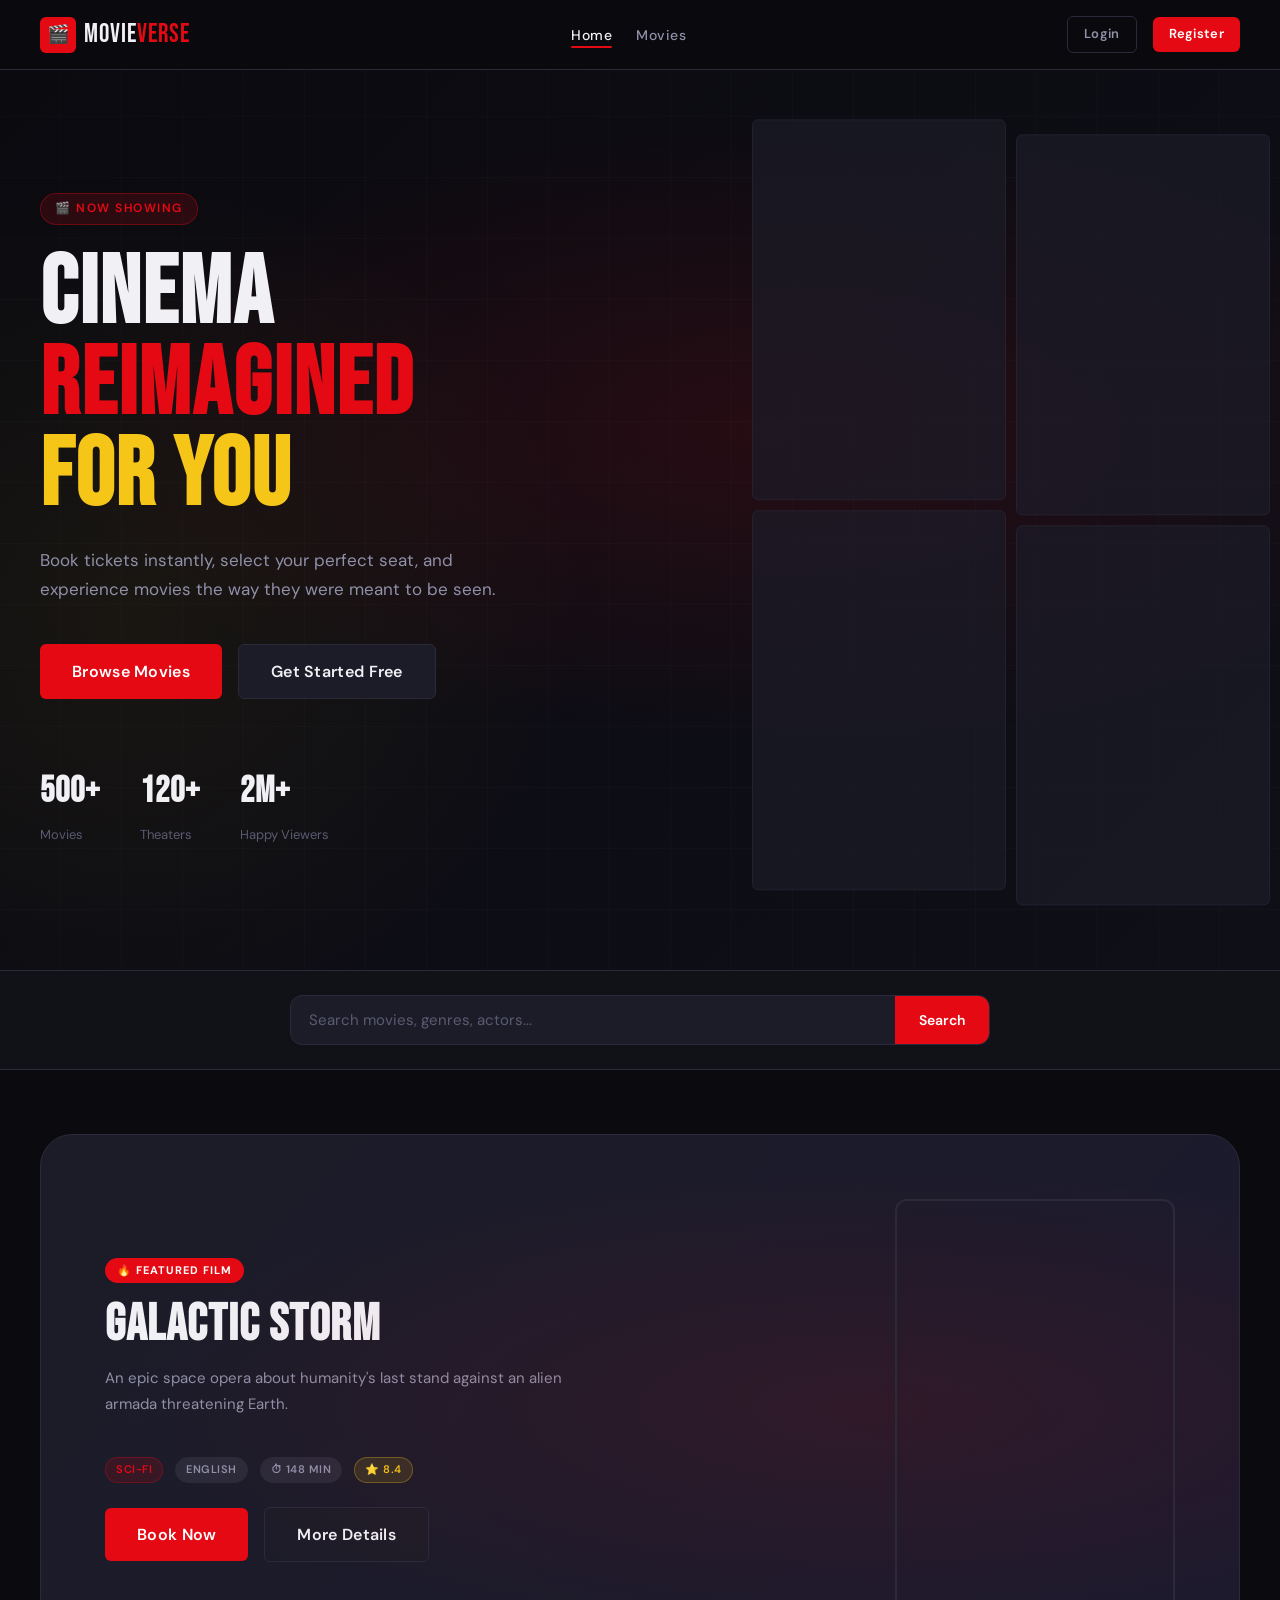
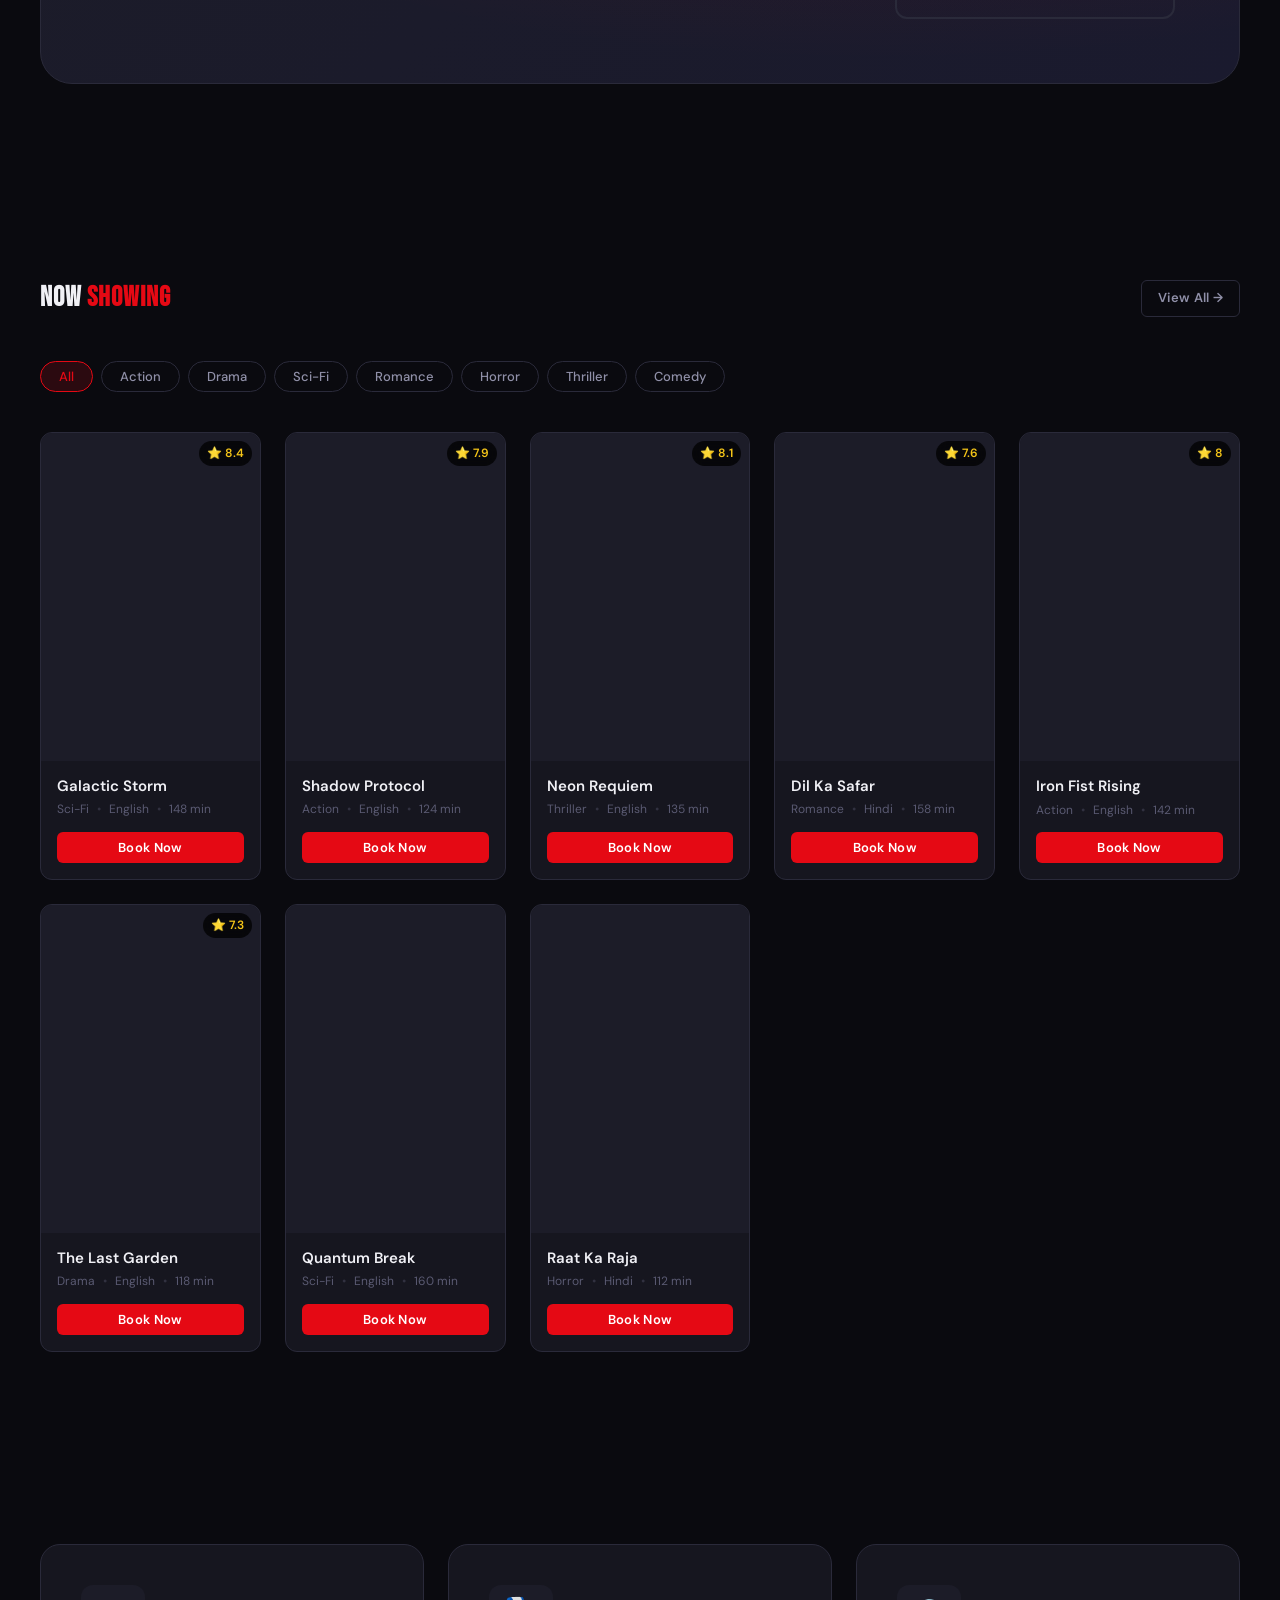
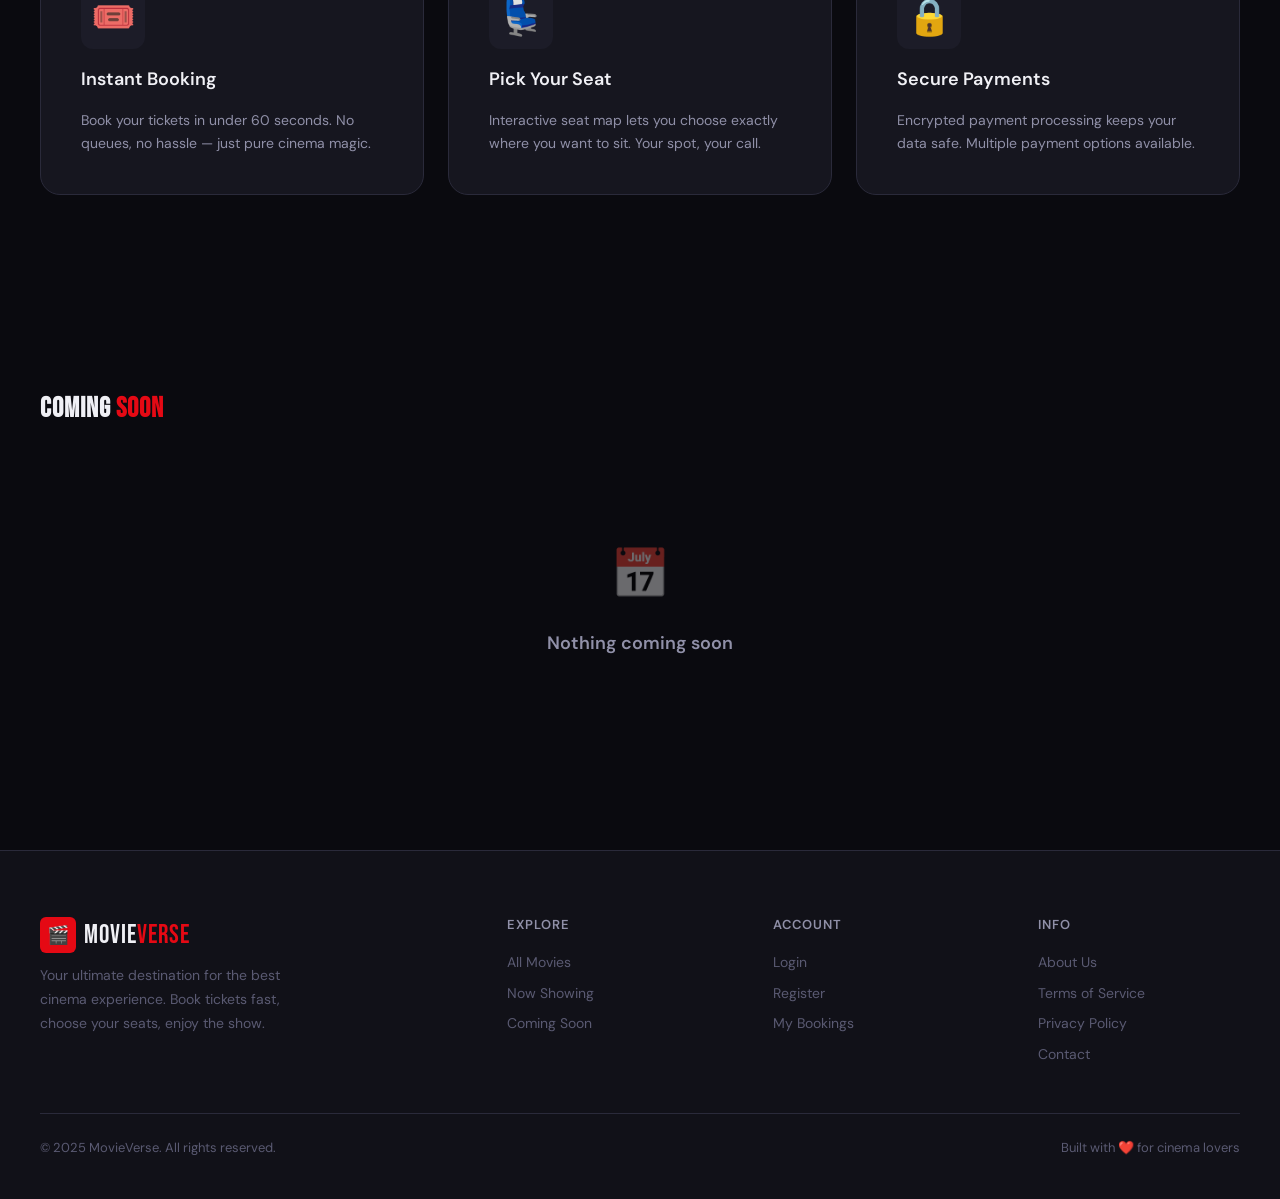
==== frontend/movieversefrontend/index.html @ 45ef7131 "Add MovieVerse frontend source code" ====
<!DOCTYPE html>
<html lang="en">
<head>
  <meta charset="UTF-8" />
  <meta name="viewport" content="width=device-width, initial-scale=1.0"/>
  <title>MovieVerse — Book Your Cinema Experience</title>
  <link rel="stylesheet" href="css/global.css"/>
  <style>
    /* ---- HERO ---- */
    .hero {
      position: relative;
      height: 100vh;
      min-height: 600px;
      display: flex;
      align-items: center;
      overflow: hidden;
    }
    .hero-bg {
      position: absolute;
      inset: 0;
      background:
        radial-gradient(ellipse 80% 50% at 60% 40%, rgba(229,9,20,0.12) 0%, transparent 70%),
        radial-gradient(ellipse 60% 80% at 10% 60%, rgba(245,197,24,0.06) 0%, transparent 60%),
        linear-gradient(135deg, #0a0a0f 0%, #0f0f18 100%);
    }
    .hero-bg-pattern {
      position: absolute;
      inset: 0;
      background-image:
        repeating-linear-gradient(0deg, transparent, transparent 60px, rgba(255,255,255,0.015) 60px, rgba(255,255,255,0.015) 61px),
        repeating-linear-gradient(90deg, transparent, transparent 60px, rgba(255,255,255,0.015) 60px, rgba(255,255,255,0.015) 61px);
    }
    .hero-content {
      position: relative;
      z-index: 2;
      max-width: 680px;
      padding: 0 var(--space-xl);
      margin-left: calc((100vw - 1280px) / 2);
    }
    .hero-eyebrow {
      display: inline-flex;
      align-items: center;
      gap: var(--space-sm);
      background: var(--accent-dim);
      border: 1px solid rgba(229,9,20,0.35);
      border-radius: 20px;
      padding: 5px 14px;
      font-size: 12px;
      font-weight: 600;
      color: var(--accent);
      letter-spacing: 1.5px;
      text-transform: uppercase;
      margin-bottom: var(--space-lg);
      animation: fadeInDown 0.6s ease;
    }
    .hero-title {
      font-family: var(--font-display);
      font-size: clamp(52px, 8vw, 96px);
      line-height: 0.95;
      letter-spacing: 2px;
      color: var(--text-primary);
      animation: fadeInDown 0.7s ease 0.1s both;
    }
    .hero-title .line-accent { color: var(--accent); display: block; }
    .hero-title .line-gold { color: var(--gold); display: block; }
    .hero-subtitle {
      font-size: 17px;
      color: var(--text-secondary);
      margin-top: var(--space-lg);
      line-height: 1.7;
      max-width: 500px;
      animation: fadeInDown 0.7s ease 0.2s both;
    }
    .hero-actions {
      display: flex;
      gap: var(--space-md);
      margin-top: var(--space-xl);
      animation: fadeInDown 0.7s ease 0.3s both;
    }
    .hero-stats {
      display: flex;
      gap: var(--space-xl);
      margin-top: var(--space-2xl);
      animation: fadeInDown 0.7s ease 0.4s both;
    }
    .hero-stat strong {
      display: block;
      font-family: var(--font-display);
      font-size: 36px;
      color: var(--text-primary);
      letter-spacing: 1px;
    }
    .hero-stat span {
      font-size: 13px;
      color: var(--text-muted);
    }
    .hero-film-strip {
      position: absolute;
      right: 0; top: 50%;
      transform: translateY(-50%);
      width: 42%;
      display: grid;
      grid-template-columns: 1fr 1fr;
      gap: 10px;
      padding: 10px;
      opacity: 0.7;
    }
    .film-card {
      aspect-ratio: 2/3;
      border-radius: var(--radius-sm);
      overflow: hidden;
      background: var(--bg-elevated);
      border: 1px solid var(--border);
      position: relative;
    }
    .film-card:nth-child(odd) { transform: translateY(-15px); }
    .film-card img { width: 100%; height: 100%; object-fit: cover; opacity: 0.6; }

    @keyframes fadeInDown {
      from { opacity: 0; transform: translateY(-20px); }
      to { opacity: 1; transform: translateY(0); }
    }

    /* ---- SEARCH BAR ---- */
    .search-section {
      background: var(--bg-secondary);
      border-top: 1px solid var(--border);
      border-bottom: 1px solid var(--border);
      padding: var(--space-lg) 0;
    }
    .search-bar {
      max-width: 700px;
      margin: 0 auto;
      display: flex;
      gap: 0;
      background: var(--bg-elevated);
      border: 1.5px solid var(--border);
      border-radius: var(--radius-md);
      overflow: hidden;
      transition: var(--transition);
    }
    .search-bar:focus-within {
      border-color: var(--accent);
      box-shadow: 0 0 0 3px var(--accent-dim);
    }
    .search-bar input {
      flex: 1;
      background: transparent;
      border: none;
      outline: none;
      padding: 14px 18px;
      color: var(--text-primary);
      font-family: var(--font-body);
      font-size: 15px;
    }
    .search-bar input::placeholder { color: var(--text-muted); }
    .search-bar button {
      padding: 0 24px;
      background: var(--accent);
      border: none;
      color: white;
      font-family: var(--font-body);
      font-size: 14px;
      font-weight: 600;
      cursor: pointer;
      transition: var(--transition);
    }
    .search-bar button:hover { background: var(--accent-hover); }

    /* ---- MOVIE CARDS ---- */
    .movie-grid {
      display: grid;
      grid-template-columns: repeat(auto-fill, minmax(200px, 1fr));
      gap: var(--space-lg);
    }
    .movie-card {
      background: var(--bg-card);
      border: 1px solid var(--border);
      border-radius: var(--radius-md);
      overflow: hidden;
      cursor: pointer;
      transition: var(--transition);
      display: flex;
      flex-direction: column;
    }
    .movie-card:hover {
      border-color: var(--accent);
      transform: translateY(-5px);
      box-shadow: 0 15px 40px rgba(0,0,0,0.5), 0 0 0 1px rgba(229,9,20,0.2);
    }
    .movie-poster {
      position: relative;
      aspect-ratio: 2/3;
      overflow: hidden;
      background: var(--bg-elevated);
    }
    .movie-poster img {
      width: 100%; height: 100%;
      object-fit: cover;
      transition: var(--transition-slow);
    }
    .movie-card:hover .movie-poster img { transform: scale(1.06); }
    .movie-poster-overlay {
      position: absolute;
      inset: 0;
      background: linear-gradient(to top, rgba(0,0,0,0.9) 0%, transparent 60%);
      opacity: 0;
      transition: var(--transition);
      display: flex;
      align-items: flex-end;
      justify-content: center;
      padding: var(--space-md);
    }
    .movie-card:hover .movie-poster-overlay { opacity: 1; }
    .movie-play-btn {
      background: var(--accent);
      border: none;
      color: white;
      width: 48px; height: 48px;
      border-radius: 50%;
      font-size: 18px;
      cursor: pointer;
      transition: var(--transition);
      display: flex; align-items: center; justify-content: center;
    }
    .movie-rating-chip {
      position: absolute;
      top: var(--space-sm);
      right: var(--space-sm);
      background: rgba(0,0,0,0.75);
      backdrop-filter: blur(4px);
      border-radius: 20px;
      padding: 3px 8px;
      font-size: 12px;
      font-weight: 600;
      color: var(--gold);
      display: flex; align-items: center; gap: 3px;
    }
    .movie-info {
      padding: var(--space-md);
      flex: 1;
      display: flex;
      flex-direction: column;
      gap: var(--space-xs);
    }
    .movie-title-text {
      font-weight: 600;
      font-size: 15px;
      color: var(--text-primary);
      line-height: 1.3;
      display: -webkit-box;
      -webkit-line-clamp: 2;
      -webkit-box-orient: vertical;
      overflow: hidden;
    }
    .movie-meta {
      display: flex;
      align-items: center;
      gap: var(--space-sm);
      font-size: 12px;
      color: var(--text-muted);
      flex-wrap: wrap;
    }
    .movie-meta-dot { opacity: 0.4; }

    /* ---- GENRE FILTERS ---- */
    .genre-filters {
      display: flex;
      gap: var(--space-sm);
      flex-wrap: wrap;
      margin-bottom: var(--space-xl);
    }
    .genre-btn {
      padding: 6px 18px;
      border-radius: 20px;
      border: 1.5px solid var(--border);
      background: transparent;
      color: var(--text-secondary);
      font-family: var(--font-body);
      font-size: 13px;
      font-weight: 500;
      cursor: pointer;
      transition: var(--transition);
    }
    .genre-btn:hover, .genre-btn.active {
      border-color: var(--accent);
      color: var(--accent);
      background: var(--accent-dim);
    }

    /* ---- FEATURED BANNER ---- */
    .featured-banner {
      background: linear-gradient(135deg, var(--bg-elevated) 0%, #1a1a2e 100%);
      border: 1px solid var(--border);
      border-radius: var(--radius-xl);
      padding: var(--space-2xl);
      display: grid;
      grid-template-columns: 1fr 280px;
      gap: var(--space-xl);
      align-items: center;
      overflow: hidden;
      position: relative;
      margin-bottom: var(--space-2xl);
    }
    .featured-banner::before {
      content: '';
      position: absolute;
      top: 0; left: 0; right: 0; bottom: 0;
      background: radial-gradient(ellipse at 70% 50%, rgba(229,9,20,0.1) 0%, transparent 65%);
      pointer-events: none;
    }
    .featured-badge {
      display: inline-flex;
      align-items: center;
      gap: var(--space-xs);
      background: var(--accent);
      color: white;
      font-size: 11px;
      font-weight: 700;
      padding: 4px 12px;
      border-radius: 20px;
      letter-spacing: 1px;
      text-transform: uppercase;
      margin-bottom: var(--space-md);
    }
    .featured-title {
      font-family: var(--font-display);
      font-size: clamp(32px, 4vw, 52px);
      letter-spacing: 1px;
      line-height: 1;
      margin-bottom: var(--space-md);
    }
    .featured-desc {
      font-size: 15px;
      color: var(--text-secondary);
      line-height: 1.7;
      max-width: 480px;
      margin-bottom: var(--space-xl);
    }
    .featured-poster {
      border-radius: var(--radius-md);
      overflow: hidden;
      aspect-ratio: 2/3;
      border: 2px solid var(--border);
      position: relative;
    }
    .featured-poster img {
      width: 100%; height: 100%;
      object-fit: cover;
    }

    /* ---- PROMO STRIP ---- */
    .promo-strip {
      display: grid;
      grid-template-columns: repeat(3, 1fr);
      gap: var(--space-lg);
      margin: var(--space-2xl) 0;
    }
    .promo-card {
      background: var(--bg-card);
      border: 1px solid var(--border);
      border-radius: var(--radius-lg);
      padding: var(--space-xl);
      display: flex;
      flex-direction: column;
      gap: var(--space-md);
      transition: var(--transition);
    }
    .promo-card:hover { border-color: var(--border-light); transform: translateY(-3px); }
    .promo-icon {
      font-size: 36px;
      width: 64px; height: 64px;
      background: var(--bg-elevated);
      border-radius: var(--radius-md);
      display: flex; align-items: center; justify-content: center;
    }
    .promo-card h3 { font-size: 18px; font-weight: 600; }
    .promo-card p { font-size: 14px; color: var(--text-secondary); line-height: 1.6; }

    @media (max-width: 900px) {
      .hero-film-strip { display: none; }
      .hero-content { margin-left: 0; }
      .featured-banner { grid-template-columns: 1fr; }
      .featured-banner .featured-poster { max-width: 200px; }
      .promo-strip { grid-template-columns: 1fr; }
    }
    @media (max-width: 600px) {
      .hero-stats { gap: var(--space-lg); }
      .hero-actions { flex-direction: column; }
      .movie-grid { grid-template-columns: repeat(2, 1fr); gap: var(--space-md); }
    }
  </style>
</head>
<body>
  <div id="navbar-placeholder"></div>

  <main class="page-wrapper">
    <!-- HERO -->
    <section class="hero">
      <div class="hero-bg"></div>
      <div class="hero-bg-pattern"></div>
      <div class="hero-content">
        <div class="hero-eyebrow">🎬 Now Showing</div>
        <h1 class="hero-title">
          CINEMA
          <span class="line-accent">REIMAGINED</span>
          <span class="line-gold">FOR YOU</span>
        </h1>
        <p class="hero-subtitle">
          Book tickets instantly, select your perfect seat, and experience movies the way they were meant to be seen.
        </p>
        <div class="hero-actions">
          <a href="pages/movies.html" class="btn btn-primary btn-lg">Browse Movies</a>
          <a href="pages/register.html" class="btn btn-secondary btn-lg">Get Started Free</a>
        </div>
        <div class="hero-stats">
          <div class="hero-stat"><strong>500+</strong><span>Movies</span></div>
          <div class="hero-stat"><strong>120+</strong><span>Theaters</span></div>
          <div class="hero-stat"><strong>2M+</strong><span>Happy Viewers</span></div>
        </div>
      </div>
      <div class="hero-film-strip" id="heroFilmStrip"></div>
    </section>

    <!-- SEARCH -->
    <section class="search-section">
      <div class="container">
        <div class="search-bar">
          <input type="text" id="heroSearch" placeholder="Search movies, genres, actors..." autocomplete="off"/>
          <button onclick="doHeroSearch()">Search</button>
        </div>
      </div>
    </section>

    <!-- FEATURED -->
    <section class="section">
      <div class="container">
        <div class="featured-banner" id="featuredBanner">
          <div class="loading-page"><div class="spinner"></div></div>
        </div>
      </div>
    </section>

    <!-- NOW SHOWING -->
    <section class="section" id="now-showing">
      <div class="container">
        <div class="section-header">
          <h2 class="section-title">NOW <span>SHOWING</span></h2>
          <a href="pages/movies.html" class="btn btn-ghost btn-sm">View All →</a>
        </div>
        <div class="genre-filters" id="genreFilters"></div>
        <div class="movie-grid" id="nowShowingGrid">
          <div class="loading-page" style="grid-column:1/-1"><div class="spinner"></div></div>
        </div>
      </div>
    </section>

    <!-- PROMO STRIP -->
    <section class="section">
      <div class="container">
        <div class="promo-strip">
          <div class="promo-card">
            <div class="promo-icon">🎟️</div>
            <h3>Instant Booking</h3>
            <p>Book your tickets in under 60 seconds. No queues, no hassle — just pure cinema magic.</p>
          </div>
          <div class="promo-card">
            <div class="promo-icon">💺</div>
            <h3>Pick Your Seat</h3>
            <p>Interactive seat map lets you choose exactly where you want to sit. Your spot, your call.</p>
          </div>
          <div class="promo-card">
            <div class="promo-icon">🔒</div>
            <h3>Secure Payments</h3>
            <p>Encrypted payment processing keeps your data safe. Multiple payment options available.</p>
          </div>
        </div>
      </div>
    </section>

    <!-- COMING SOON -->
    <section class="section" id="coming-soon">
      <div class="container">
        <div class="section-header">
          <h2 class="section-title">COMING <span>SOON</span></h2>
        </div>
        <div class="movie-grid" id="comingSoonGrid">
          <div class="loading-page" style="grid-column:1/-1"><div class="spinner"></div></div>
        </div>
      </div>
    </section>
  </main>

  <div id="footer-placeholder"></div>
  <div id="toast-container"></div>

  <script src="js/api.js"></script>
  <script>
    // Mock data for demo when API is not connected
    const MOCK_MOVIES = [
      { id: 1, title: 'Galactic Storm', genre: 'Sci-Fi', language: 'English', duration: 148, releaseDate: '2025-03-15', description: 'An epic space opera about humanity\'s last stand against an alien armada threatening Earth.', rating: 8.4 },
      { id: 2, title: 'Shadow Protocol', genre: 'Action', language: 'English', duration: 124, releaseDate: '2025-02-20', description: 'A rogue agent uncovers a global conspiracy that goes all the way to the top.', rating: 7.9 },
      { id: 3, title: 'Neon Requiem', genre: 'Thriller', language: 'English', duration: 135, releaseDate: '2025-01-10', description: 'In a cyberpunk city, a detective unravels a series of mysterious murders.', rating: 8.1 },
      { id: 4, title: 'Dil Ka Safar', genre: 'Romance', language: 'Hindi', duration: 158, releaseDate: '2025-03-01', description: 'A timeless love story set against the backdrop of the Himalayas.', rating: 7.6 },
      { id: 5, title: 'Iron Fist Rising', genre: 'Action', language: 'English', duration: 142, releaseDate: '2025-04-05', description: 'A martial arts legend rises from retirement to save his city one last time.', rating: 8.0 },
      { id: 6, title: 'The Last Garden', genre: 'Drama', language: 'English', duration: 118, releaseDate: '2025-02-14', description: 'An emotional journey of a family reconnecting through a shared love of nature.', rating: 7.3 },
      { id: 7, title: 'Quantum Break', genre: 'Sci-Fi', language: 'English', duration: 160, releaseDate: '2025-05-01', description: 'Time itself fractures as a scientist race to prevent paradox from unraveling reality.', rating: 0 },
      { id: 8, title: 'Raat Ka Raja', genre: 'Horror', language: 'Hindi', duration: 112, releaseDate: '2025-05-20', description: 'Ancient evil awakens in a forgotten haveli, terrorizing all who enter.', rating: 0 },
    ];

    const GENRES = ['All', 'Action', 'Drama', 'Sci-Fi', 'Romance', 'Horror', 'Thriller', 'Comedy'];
    let activeGenre = 'All';

    document.addEventListener('DOMContentLoaded', async () => {
      renderNavbar('home');
      renderFooter();
      renderGenreFilters();
      await loadMovies();
      renderHeroFilmStrip();
    });

    function renderGenreFilters() {
      const el = document.getElementById('genreFilters');
      el.innerHTML = GENRES.map(g => `
        <button class="genre-btn ${g === 'All' ? 'active' : ''}" onclick="filterGenre('${g}', this)">${g}</button>
      `).join('');
    }

    function filterGenre(genre, btn) {
      activeGenre = genre;
      document.querySelectorAll('.genre-btn').forEach(b => b.classList.remove('active'));
      btn.classList.add('active');
      renderNowShowing(MOCK_MOVIES);
    }

    async function loadMovies() {
      let movies = MOCK_MOVIES;
      try {
        const res = await API.movies.getAll('size=20');
        if (res?.content) movies = res.content;
        else if (Array.isArray(res)) movies = res;
      } catch (e) { /* use mock */ }

      renderFeatured(movies[0]);
      renderNowShowing(movies);
      renderComingSoon(movies);
    }

    function renderFeatured(movie) {
      if (!movie) return;
      const el = document.getElementById('featuredBanner');
      el.innerHTML = `
        <div>
          <div class="featured-badge">🔥 Featured Film</div>
          <h2 class="featured-title">${movie.title}</h2>
          <p class="featured-desc">${movie.description || 'An unforgettable cinematic experience awaits you.'}</p>
          <div style="display:flex;gap:12px;align-items:center;flex-wrap:wrap;margin-bottom:24px">
            <span class="badge badge-red">${movie.genre || 'Drama'}</span>
            <span class="badge badge-gray">${movie.language || 'English'}</span>
            <span class="badge badge-gray">⏱ ${movie.duration || 120} min</span>
            ${movie.rating ? `<span class="badge badge-gold">⭐ ${movie.rating}</span>` : ''}
          </div>
          <a href="#" onclick="event.preventDefault();cacheMovieAndGo(movie, true)" class="btn btn-primary btn-lg">Book Now</a>
          <a href="#" onclick="event.preventDefault();cacheMovieAndGo(movie, true)" class="btn btn-secondary btn-lg" style="margin-left:12px">More Details</a>
        </div>
        <div class="featured-poster">
          <img src="${Utils.getPosterUrl(movie)}" alt="${movie.title}" onerror="this.src='https://placehold.co/300x450/16161f/e50914?text=${encodeURIComponent(movie.title)}'"/>
        </div>
      `;
    }

    function renderNowShowing(movies) {
      const grid = document.getElementById('nowShowingGrid');
      let filtered = activeGenre === 'All' ? movies : movies.filter(m => m.genre === activeGenre);
      const nowShowing = filtered.filter(m => !m.releaseDate || new Date(m.releaseDate) <= new Date());

      if (nowShowing.length === 0) {
        grid.innerHTML = `<div class="empty-state" style="grid-column:1/-1"><div class="empty-state-icon">🎬</div><h3>No movies found</h3><p>Try a different genre.</p></div>`;
        return;
      }
      grid.innerHTML = nowShowing.slice(0, 8).map(m => movieCardHTML(m)).join('');
    }

    function renderComingSoon(movies) {
      const grid = document.getElementById('comingSoonGrid');
      const coming = movies.filter(m => m.releaseDate && new Date(m.releaseDate) > new Date());
      if (coming.length === 0) {
        grid.innerHTML = `<div class="empty-state" style="grid-column:1/-1"><div class="empty-state-icon">📅</div><h3>Nothing coming soon</h3></div>`;
        return;
      }
      grid.innerHTML = coming.map(m => movieCardHTML(m, true)).join('');
    }

    function movieCardHTML(movie, isSoon = false) {
      const posterUrl = Utils.getPosterUrl(movie);
      return `
        <div class="movie-card" onclick="cacheMovieAndGo(movie, false)">
          <div class="movie-poster">
            <img src="${posterUrl}" alt="${movie.title}" loading="lazy" onerror="this.src='https://placehold.co/300x450/16161f/e50914?text=${encodeURIComponent(movie.title)}'"/>
            ${movie.rating ? `<div class="movie-rating-chip">⭐ ${movie.rating}</div>` : ''}
            <div class="movie-poster-overlay">
              ${isSoon ? '<div class="badge badge-gold" style="margin-bottom:0">Coming Soon</div>' : '<button class="movie-play-btn">▶</button>'}
            </div>
          </div>
          <div class="movie-info">
            <div class="movie-title-text">${movie.title}</div>
            <div class="movie-meta">
              <span>${movie.genre || '—'}</span>
              <span class="movie-meta-dot">•</span>
              <span>${movie.language || '—'}</span>
              <span class="movie-meta-dot">•</span>
              <span>${movie.duration || '?'} min</span>
            </div>
            ${isSoon
              ? `<span style="font-size:12px;color:var(--gold)">🗓 ${Utils.formatDate(movie.releaseDate)}</span>`
              : `<button class="btn btn-primary btn-sm" style="margin-top:8px" onclick="event.stopPropagation();cacheMovieAndGo(movie, false)">Book Now</button>`
            }
          </div>
        </div>
      `;
    }

    function renderHeroFilmStrip() {
      const strip = document.getElementById('heroFilmStrip');
      const cards = MOCK_MOVIES.slice(0, 4).map(m => `
        <div class="film-card">
          <img src="${Utils.getPosterUrl(m)}" alt="${m.title}" onerror="this.style.display='none'"/>
        </div>
      `).join('');
      strip.innerHTML = cards;
    }

    function doHeroSearch() {
      const q = document.getElementById('heroSearch').value.trim();
      if (q) window.location.href = `pages/movies.html?search=${encodeURIComponent(q)}`;
    }

    document.getElementById('heroSearch').addEventListener('keydown', e => {
      if (e.key === 'Enter') doHeroSearch();
    });
  
function cacheMovieAndGo(movie, fromPages) {
  try {
    sessionStorage.setItem('movieCache_' + movie.id, JSON.stringify(movie));
  } catch(e) {}
  window.location.href = (fromPages ? '' : 'pages/') + 'movie-detail.html?id=' + movie.id;
}
</script>
</body>
</html>
---- frontend/movieversefrontend/css/global.css ----
/* ================================================
   MovieVerse - Global Styles
   Dark Cinema Theme
   ================================================ */

@import url('https://fonts.googleapis.com/css2?family=Bebas+Neue&family=DM+Sans:wght@300;400;500;600&family=DM+Mono:wght@400;500&display=swap');

:root {
  /* Colors */
  --bg-primary: #0a0a0f;
  --bg-secondary: #111118;
  --bg-card: #16161f;
  --bg-elevated: #1c1c28;
  --border: #2a2a3a;
  --border-light: #333348;

  --accent: #e50914;
  --accent-hover: #ff1a24;
  --accent-dim: rgba(229, 9, 20, 0.15);
  --accent-glow: 0 0 30px rgba(229, 9, 20, 0.4);

  --gold: #f5c518;
  --gold-dim: rgba(245, 197, 24, 0.12);

  --text-primary: #f0f0f5;
  --text-secondary: #9090a8;
  --text-muted: #5a5a72;

  --success: #22c55e;
  --warning: #f59e0b;
  --error: #ef4444;
  --info: #3b82f6;

  /* Spacing */
  --space-xs: 4px;
  --space-sm: 8px;
  --space-md: 16px;
  --space-lg: 24px;
  --space-xl: 40px;
  --space-2xl: 64px;

  /* Typography */
  --font-display: 'Bebas Neue', sans-serif;
  --font-body: 'DM Sans', sans-serif;
  --font-mono: 'DM Mono', monospace;

  /* Radius */
  --radius-sm: 6px;
  --radius-md: 12px;
  --radius-lg: 20px;
  --radius-xl: 32px;

  /* Transitions */
  --transition: all 0.25s cubic-bezier(0.4, 0, 0.2, 1);
  --transition-slow: all 0.45s cubic-bezier(0.4, 0, 0.2, 1);

  /* Shadows */
  --shadow-sm: 0 2px 8px rgba(0,0,0,0.4);
  --shadow-md: 0 8px 24px rgba(0,0,0,0.5);
  --shadow-lg: 0 20px 60px rgba(0,0,0,0.7);
  --shadow-card: 0 4px 20px rgba(0,0,0,0.6);
}

*, *::before, *::after { box-sizing: border-box; margin: 0; padding: 0; }

html { scroll-behavior: smooth; }

body {
  font-family: var(--font-body);
  background-color: var(--bg-primary);
  color: var(--text-primary);
  line-height: 1.6;
  min-height: 100vh;
  -webkit-font-smoothing: antialiased;
}

/* Scrollbar */
::-webkit-scrollbar { width: 6px; }
::-webkit-scrollbar-track { background: var(--bg-primary); }
::-webkit-scrollbar-thumb { background: var(--border); border-radius: 3px; }
::-webkit-scrollbar-thumb:hover { background: var(--border-light); }

/* -------- NAVBAR -------- */
.navbar {
  position: fixed;
  top: 0; left: 0; right: 0;
  z-index: 1000;
  background: rgba(10, 10, 15, 0.9);
  backdrop-filter: blur(20px);
  border-bottom: 1px solid var(--border);
  padding: 0 var(--space-xl);
  height: 70px;
  display: flex;
  align-items: center;
  justify-content: space-between;
}

.nav-logo {
  display: flex;
  align-items: center;
  gap: var(--space-sm);
  text-decoration: none;
}

.nav-logo-icon {
  width: 36px; height: 36px;
  background: var(--accent);
  border-radius: var(--radius-sm);
  display: flex; align-items: center; justify-content: center;
  font-size: 18px;
}

.nav-logo-text {
  font-family: var(--font-display);
  font-size: 26px;
  color: var(--text-primary);
  letter-spacing: 1px;
}

.nav-logo-text span { color: var(--accent); }

.nav-links {
  display: flex;
  align-items: center;
  gap: var(--space-lg);
  list-style: none;
}

.nav-links a {
  color: var(--text-secondary);
  text-decoration: none;
  font-size: 14px;
  font-weight: 500;
  letter-spacing: 0.5px;
  transition: var(--transition);
  position: relative;
}

.nav-links a:hover, .nav-links a.active {
  color: var(--text-primary);
}

.nav-links a.active::after {
  content: '';
  position: absolute;
  bottom: -4px; left: 0; right: 0;
  height: 2px;
  background: var(--accent);
  border-radius: 1px;
}

.nav-actions {
  display: flex;
  align-items: center;
  gap: var(--space-md);
}

.nav-user {
  display: flex;
  align-items: center;
  gap: var(--space-sm);
  color: var(--text-secondary);
  font-size: 14px;
  cursor: pointer;
}

.nav-avatar {
  width: 34px; height: 34px;
  border-radius: 50%;
  background: var(--bg-elevated);
  border: 2px solid var(--border);
  display: flex; align-items: center; justify-content: center;
  font-size: 14px;
  font-weight: 600;
  color: var(--accent);
}

/* -------- BUTTONS -------- */
.btn {
  display: inline-flex;
  align-items: center;
  justify-content: center;
  gap: var(--space-sm);
  padding: 10px 24px;
  border-radius: var(--radius-sm);
  font-family: var(--font-body);
  font-size: 14px;
  font-weight: 600;
  cursor: pointer;
  transition: var(--transition);
  border: none;
  text-decoration: none;
  letter-spacing: 0.3px;
  white-space: nowrap;
}

.btn-primary {
  background: var(--accent);
  color: white;
}
.btn-primary:hover {
  background: var(--accent-hover);
  box-shadow: var(--accent-glow);
  transform: translateY(-1px);
}

.btn-secondary {
  background: var(--bg-elevated);
  color: var(--text-primary);
  border: 1px solid var(--border);
}
.btn-secondary:hover {
  border-color: var(--border-light);
  background: var(--border);
}

.btn-outline {
  background: transparent;
  color: var(--accent);
  border: 1.5px solid var(--accent);
}
.btn-outline:hover {
  background: var(--accent-dim);
}

.btn-ghost {
  background: transparent;
  color: var(--text-secondary);
  border: 1px solid var(--border);
}
.btn-ghost:hover {
  color: var(--text-primary);
  border-color: var(--border-light);
}

.btn-sm { padding: 7px 16px; font-size: 13px; }
.btn-lg { padding: 14px 32px; font-size: 16px; }
.btn-full { width: 100%; }

.btn:disabled {
  opacity: 0.45;
  cursor: not-allowed;
  transform: none !important;
  box-shadow: none !important;
}

/* -------- FORM ELEMENTS -------- */
.form-group {
  display: flex;
  flex-direction: column;
  gap: var(--space-xs);
}

.form-label {
  font-size: 13px;
  font-weight: 500;
  color: var(--text-secondary);
  letter-spacing: 0.3px;
}

.form-input {
  background: var(--bg-elevated);
  border: 1.5px solid var(--border);
  border-radius: var(--radius-sm);
  padding: 11px 14px;
  color: var(--text-primary);
  font-family: var(--font-body);
  font-size: 14px;
  transition: var(--transition);
  outline: none;
  width: 100%;
}

.form-input:focus {
  border-color: var(--accent);
  background: var(--bg-card);
  box-shadow: 0 0 0 3px var(--accent-dim);
}

.form-input::placeholder { color: var(--text-muted); }

.form-input.error { border-color: var(--error); }
.form-error { font-size: 12px; color: var(--error); margin-top: 2px; }

select.form-input {
  cursor: pointer;
  appearance: none;
  background-image: url("data:image/svg+xml,%3Csvg xmlns='http://www.w3.org/2000/svg' viewBox='0 0 16 16'%3E%3Cpath fill='%239090a8' d='M4 6l4 4 4-4'/%3E%3C/svg%3E");
  background-repeat: no-repeat;
  background-position: right 12px center;
  background-size: 16px;
  padding-right: 36px;
}

/* -------- CARDS -------- */
.card {
  background: var(--bg-card);
  border: 1px solid var(--border);
  border-radius: var(--radius-md);
  overflow: hidden;
  transition: var(--transition);
}

.card:hover {
  border-color: var(--border-light);
  transform: translateY(-3px);
  box-shadow: var(--shadow-md);
}

/* -------- BADGES -------- */
.badge {
  display: inline-flex;
  align-items: center;
  gap: 4px;
  padding: 3px 10px;
  border-radius: 20px;
  font-size: 11px;
  font-weight: 600;
  letter-spacing: 0.5px;
  text-transform: uppercase;
}

.badge-red { background: var(--accent-dim); color: var(--accent); border: 1px solid rgba(229,9,20,0.3); }
.badge-gold { background: var(--gold-dim); color: var(--gold); border: 1px solid rgba(245,197,24,0.3); }
.badge-green { background: rgba(34,197,94,0.12); color: var(--success); border: 1px solid rgba(34,197,94,0.3); }
.badge-blue { background: rgba(59,130,246,0.12); color: var(--info); border: 1px solid rgba(59,130,246,0.3); }
.badge-gray { background: rgba(144,144,168,0.12); color: var(--text-secondary); border: 1px solid var(--border); }

/* -------- PAGE LAYOUT -------- */
.page-wrapper {
  padding-top: 70px;
  min-height: 100vh;
}

.container {
  max-width: 1280px;
  margin: 0 auto;
  padding: 0 var(--space-xl);
}

.page-header {
  padding: var(--space-2xl) 0 var(--space-xl);
}

.page-title {
  font-family: var(--font-display);
  font-size: clamp(32px, 5vw, 52px);
  letter-spacing: 1px;
  line-height: 1;
  color: var(--text-primary);
}

.page-subtitle {
  font-size: 15px;
  color: var(--text-secondary);
  margin-top: var(--space-sm);
}

/* -------- SECTIONS -------- */
.section {
  padding: var(--space-2xl) 0;
}

.section-header {
  display: flex;
  align-items: center;
  justify-content: space-between;
  margin-bottom: var(--space-xl);
}

.section-title {
  font-family: var(--font-display);
  font-size: 28px;
  letter-spacing: 1px;
}

.section-title span { color: var(--accent); }

/* -------- LOADING -------- */
.spinner {
  display: inline-block;
  width: 20px; height: 20px;
  border: 2px solid var(--border);
  border-top-color: var(--accent);
  border-radius: 50%;
  animation: spin 0.8s linear infinite;
}

@keyframes spin { to { transform: rotate(360deg); } }

.loading-page {
  display: flex;
  flex-direction: column;
  align-items: center;
  justify-content: center;
  height: 60vh;
  gap: var(--space-md);
  color: var(--text-muted);
}

/* -------- TOAST -------- */
#toast-container {
  position: fixed;
  top: 80px; right: 20px;
  z-index: 9999;
  display: flex;
  flex-direction: column;
  gap: var(--space-sm);
}

.toast {
  background: var(--bg-elevated);
  border: 1px solid var(--border);
  border-radius: var(--radius-sm);
  padding: 14px 18px;
  min-width: 280px;
  max-width: 360px;
  display: flex;
  align-items: flex-start;
  gap: var(--space-sm);
  box-shadow: var(--shadow-md);
  animation: slideInRight 0.3s ease;
  font-size: 14px;
}

.toast.success { border-left: 3px solid var(--success); }
.toast.error { border-left: 3px solid var(--error); }
.toast.info { border-left: 3px solid var(--info); }
.toast.warning { border-left: 3px solid var(--warning); }

@keyframes slideInRight {
  from { transform: translateX(100%); opacity: 0; }
  to { transform: translateX(0); opacity: 1; }
}

/* -------- MODAL -------- */
.modal-backdrop {
  position: fixed;
  inset: 0;
  background: rgba(0,0,0,0.75);
  backdrop-filter: blur(6px);
  z-index: 2000;
  display: flex;
  align-items: center;
  justify-content: center;
  padding: var(--space-md);
  animation: fadeIn 0.2s ease;
}

.modal {
  background: var(--bg-card);
  border: 1px solid var(--border);
  border-radius: var(--radius-lg);
  padding: var(--space-xl);
  max-width: 480px;
  width: 100%;
  box-shadow: var(--shadow-lg);
  animation: slideUp 0.3s ease;
}

@keyframes fadeIn { from { opacity: 0; } to { opacity: 1; } }
@keyframes slideUp {
  from { transform: translateY(20px); opacity: 0; }
  to { transform: translateY(0); opacity: 1; }
}

/* -------- EMPTY STATE -------- */
.empty-state {
  display: flex;
  flex-direction: column;
  align-items: center;
  justify-content: center;
  padding: var(--space-2xl);
  text-align: center;
  color: var(--text-muted);
  gap: var(--space-md);
}

.empty-state-icon { font-size: 48px; opacity: 0.4; }
.empty-state h3 { color: var(--text-secondary); font-size: 18px; font-weight: 600; }
.empty-state p { font-size: 14px; }

/* -------- DIVIDER -------- */
.divider {
  display: flex;
  align-items: center;
  gap: var(--space-md);
  color: var(--text-muted);
  font-size: 13px;
  margin: var(--space-lg) 0;
}
.divider::before, .divider::after {
  content: '';
  flex: 1;
  height: 1px;
  background: var(--border);
}

/* -------- FOOTER -------- */
footer {
  background: var(--bg-secondary);
  border-top: 1px solid var(--border);
  padding: var(--space-2xl) var(--space-xl) var(--space-xl);
  margin-top: var(--space-2xl);
}

.footer-content {
  max-width: 1280px;
  margin: 0 auto;
  display: grid;
  grid-template-columns: 2fr repeat(3, 1fr);
  gap: var(--space-2xl);
}

.footer-brand p {
  font-size: 14px;
  color: var(--text-muted);
  margin-top: var(--space-sm);
  line-height: 1.7;
  max-width: 280px;
}

.footer-col h4 {
  font-size: 13px;
  font-weight: 600;
  color: var(--text-secondary);
  text-transform: uppercase;
  letter-spacing: 1px;
  margin-bottom: var(--space-md);
}

.footer-col a {
  display: block;
  color: var(--text-muted);
  text-decoration: none;
  font-size: 14px;
  margin-bottom: var(--space-sm);
  transition: var(--transition);
}
.footer-col a:hover { color: var(--text-primary); }

.footer-bottom {
  max-width: 1280px;
  margin: var(--space-xl) auto 0;
  padding-top: var(--space-lg);
  border-top: 1px solid var(--border);
  display: flex;
  justify-content: space-between;
  align-items: center;
  font-size: 13px;
  color: var(--text-muted);
}

/* -------- GRID HELPERS -------- */
.grid-2 { display: grid; grid-template-columns: repeat(2, 1fr); gap: var(--space-lg); }
.grid-3 { display: grid; grid-template-columns: repeat(3, 1fr); gap: var(--space-lg); }
.grid-4 { display: grid; grid-template-columns: repeat(4, 1fr); gap: var(--space-lg); }

/* -------- RESPONSIVE -------- */
@media (max-width: 1024px) {
  .grid-4 { grid-template-columns: repeat(3, 1fr); }
  .footer-content { grid-template-columns: 1fr 1fr; gap: var(--space-xl); }
}

@media (max-width: 768px) {
  .container { padding: 0 var(--space-md); }
  .navbar { padding: 0 var(--space-md); }
  .grid-3, .grid-4 { grid-template-columns: repeat(2, 1fr); }
  .grid-2 { grid-template-columns: 1fr; }
  .footer-content { grid-template-columns: 1fr; gap: var(--space-lg); }
  .footer-bottom { flex-direction: column; gap: var(--space-sm); text-align: center; }
  .nav-links { display: none; }
}

@media (max-width: 480px) {
  .grid-2, .grid-3, .grid-4 { grid-template-columns: 1fr; }
}
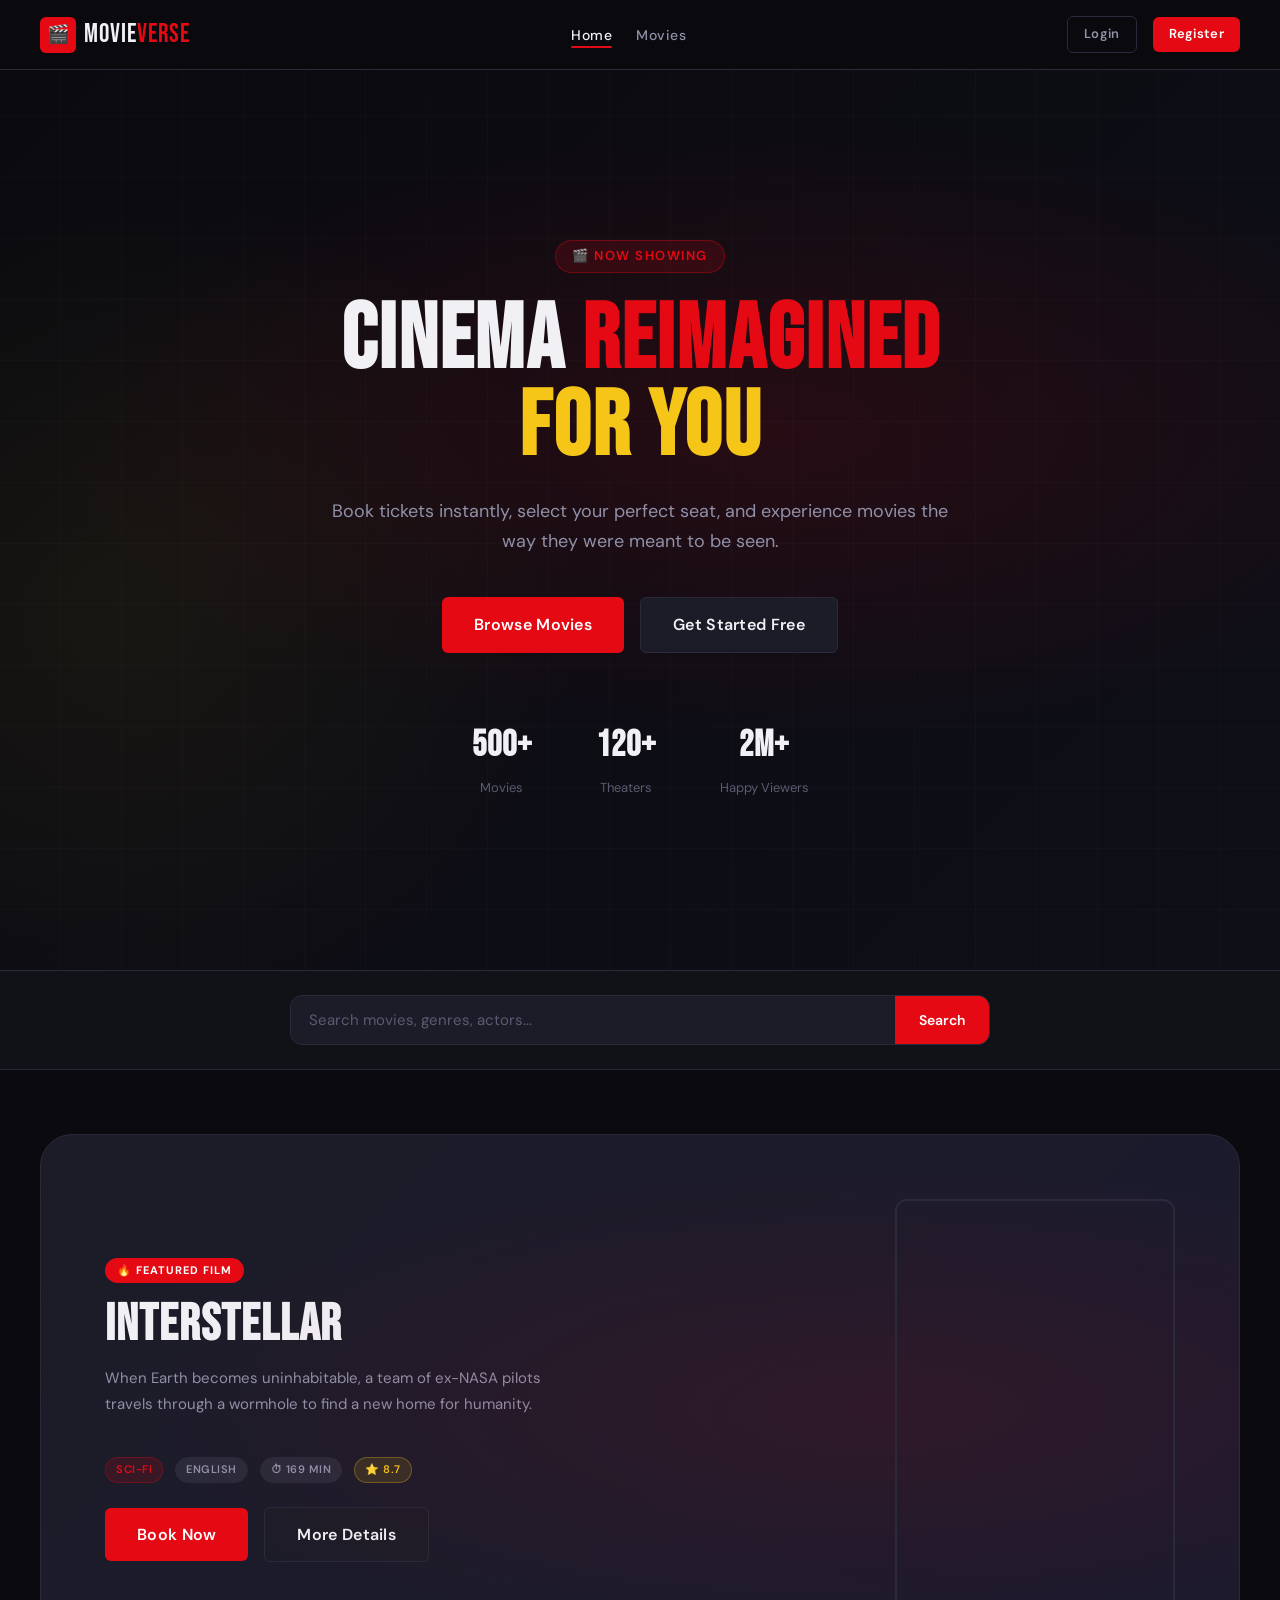
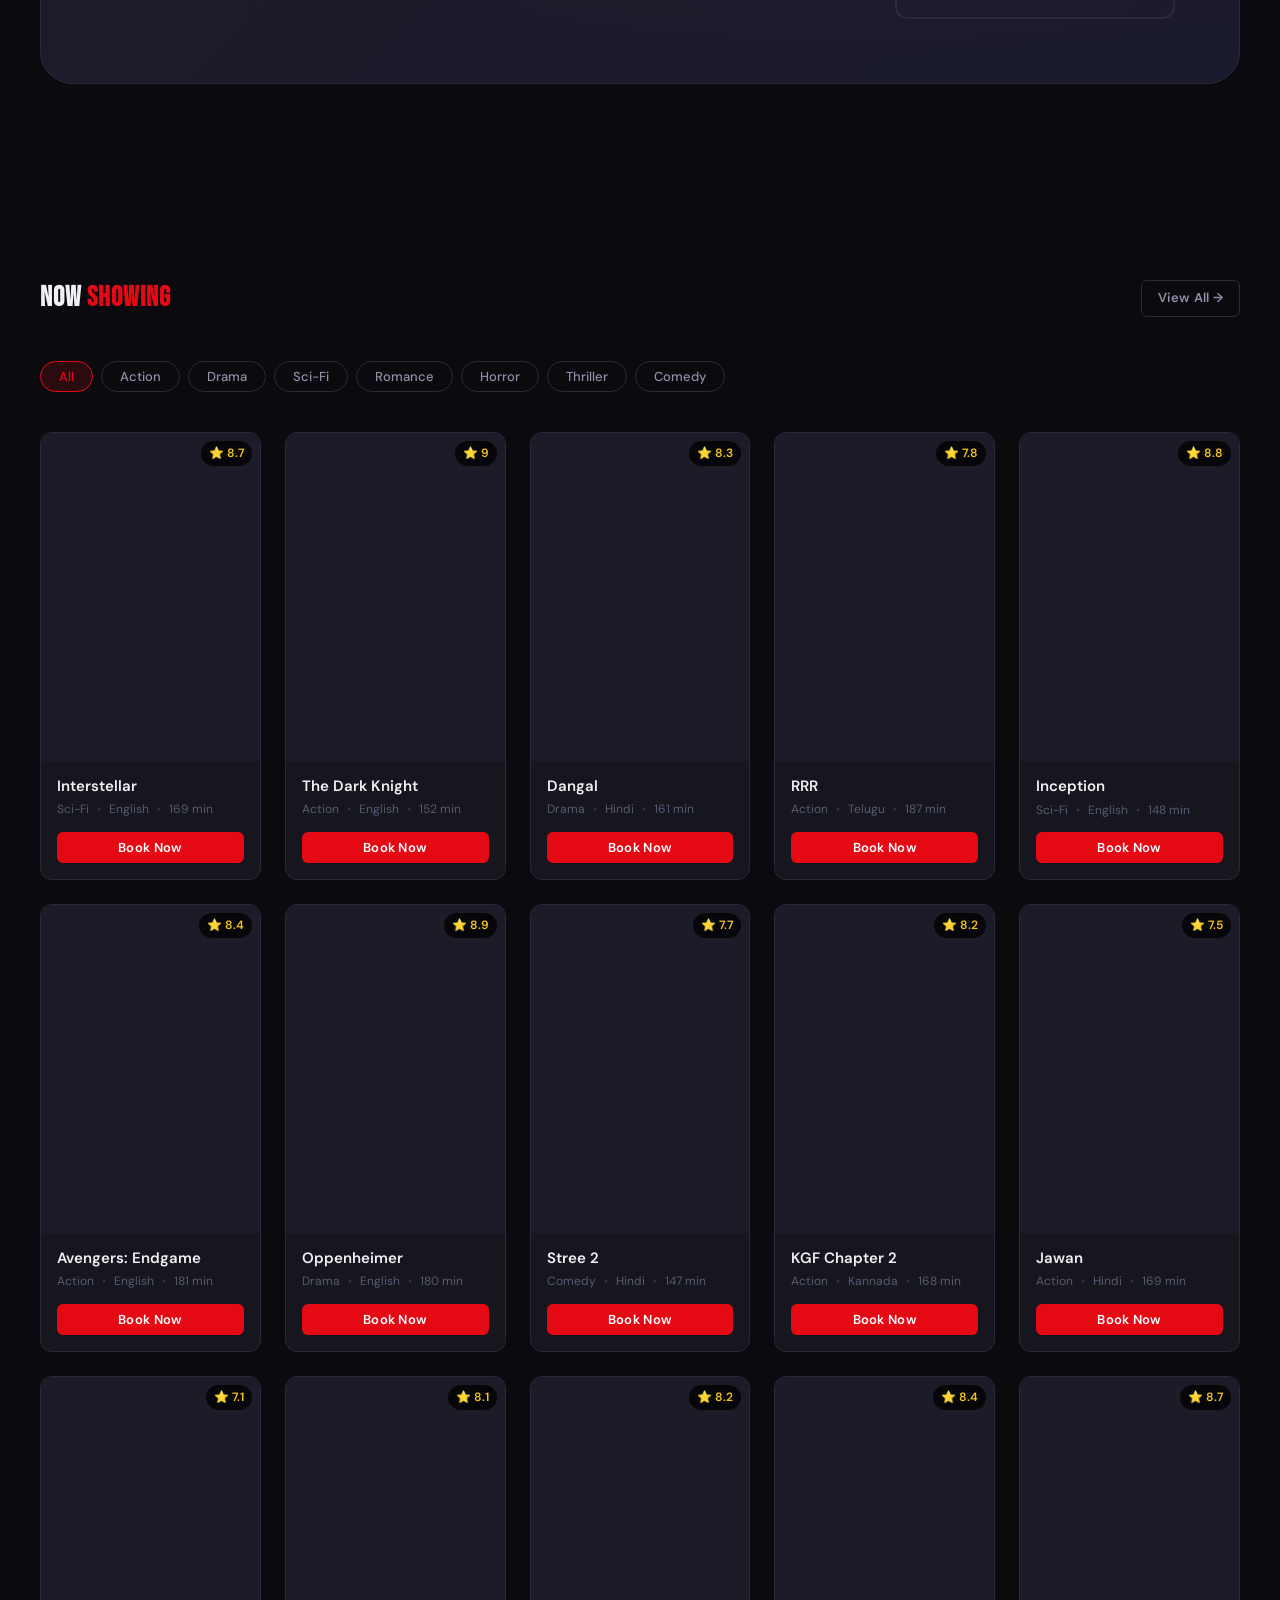
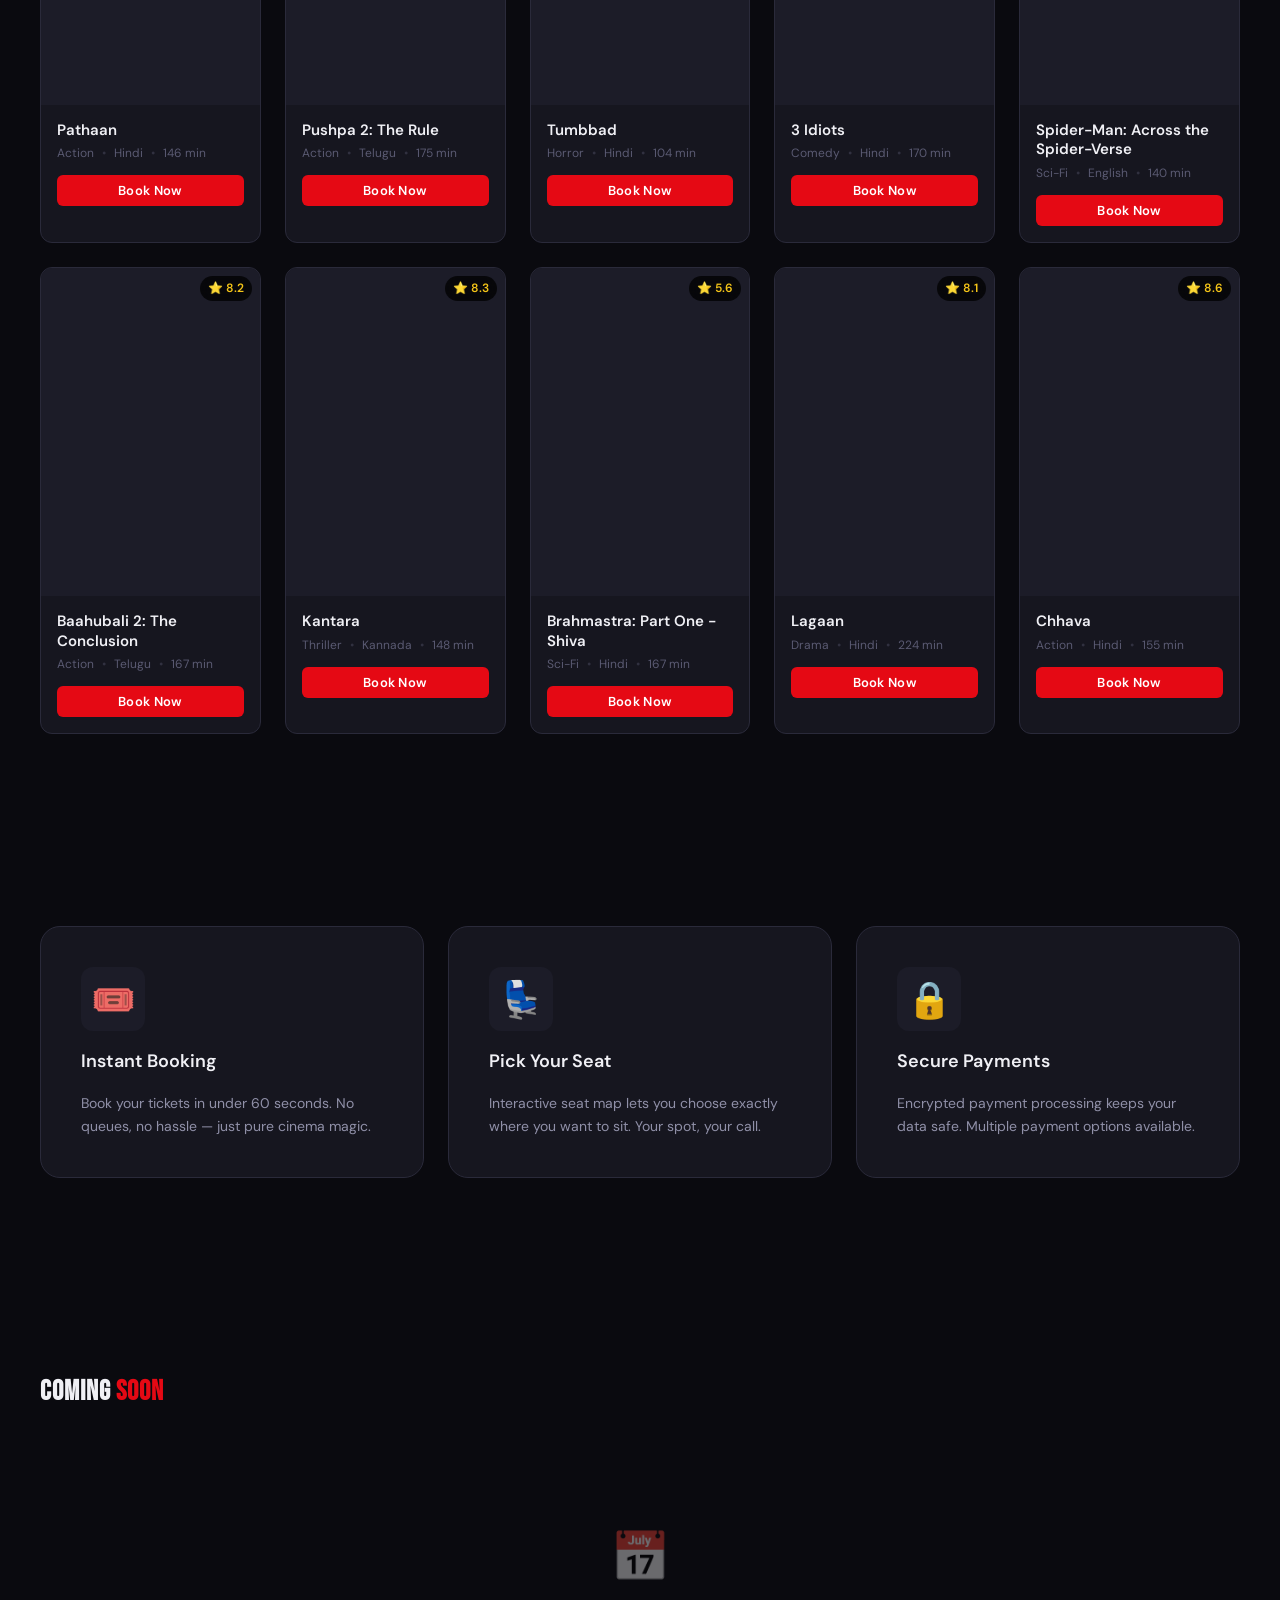
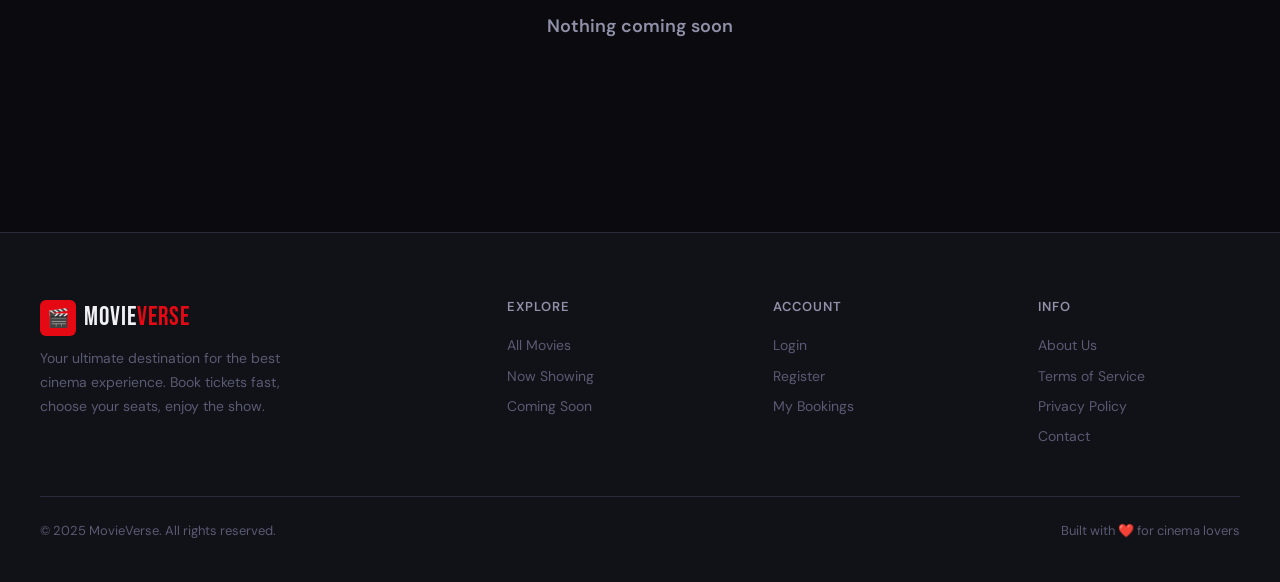
==== commit a0ff9440: "Updated frontend code" ====
--- a/frontend/movieversefrontend/index.html
+++ b/frontend/movieversefrontend/index.html
@@ -33,9 +33,10 @@
     .hero-content {
       position: relative;
       z-index: 2;
-      max-width: 680px;
+      max-width: 800px;
       padding: 0 var(--space-xl);
-      margin-left: calc((100vw - 1280px) / 2);
+      margin: 0 auto;
+      text-align: center;
     }
     .hero-eyebrow {
       display: inline-flex;
@@ -44,8 +45,8 @@
       background: var(--accent-dim);
       border: 1px solid rgba(229,9,20,0.35);
       border-radius: 20px;
-      padding: 5px 14px;
-      font-size: 12px;
+      padding: 5px 16px;
+      font-size: 13px;
       font-weight: 600;
       color: var(--accent);
       letter-spacing: 1.5px;
@@ -55,31 +56,33 @@
     }
     .hero-title {
       font-family: var(--font-display);
-      font-size: clamp(52px, 8vw, 96px);
+      font-size: clamp(52px, 8vw, 92px);
       line-height: 0.95;
       letter-spacing: 2px;
       color: var(--text-primary);
       animation: fadeInDown 0.7s ease 0.1s both;
     }
-    .hero-title .line-accent { color: var(--accent); display: block; }
-    .hero-title .line-gold { color: var(--gold); display: block; }
+    .hero-title .line-accent { color: var(--accent); display: inline-block; }
+    .hero-title .line-gold { color: var(--gold); display: inline-block; }
     .hero-subtitle {
-      font-size: 17px;
+      font-size: 18px;
       color: var(--text-secondary);
-      margin-top: var(--space-lg);
+      margin: var(--space-lg) auto 0;
       line-height: 1.7;
-      max-width: 500px;
+      max-width: 620px;
       animation: fadeInDown 0.7s ease 0.2s both;
     }
     .hero-actions {
       display: flex;
+      justify-content: center;
       gap: var(--space-md);
       margin-top: var(--space-xl);
       animation: fadeInDown 0.7s ease 0.3s both;
     }
     .hero-stats {
       display: flex;
-      gap: var(--space-xl);
+      justify-content: center;
+      gap: var(--space-2xl);
       margin-top: var(--space-2xl);
       animation: fadeInDown 0.7s ease 0.4s both;
     }
@@ -94,27 +97,6 @@
       font-size: 13px;
       color: var(--text-muted);
     }
-    .hero-film-strip {
-      position: absolute;
-      right: 0; top: 50%;
-      transform: translateY(-50%);
-      width: 42%;
-      display: grid;
-      grid-template-columns: 1fr 1fr;
-      gap: 10px;
-      padding: 10px;
-      opacity: 0.7;
-    }
-    .film-card {
-      aspect-ratio: 2/3;
-      border-radius: var(--radius-sm);
-      overflow: hidden;
-      background: var(--bg-elevated);
-      border: 1px solid var(--border);
-      position: relative;
-    }
-    .film-card:nth-child(odd) { transform: translateY(-15px); }
-    .film-card img { width: 100%; height: 100%; object-fit: cover; opacity: 0.6; }
 
     @keyframes fadeInDown {
       from { opacity: 0; transform: translateY(-20px); }
@@ -419,7 +401,6 @@
           <div class="hero-stat"><strong>2M+</strong><span>Happy Viewers</span></div>
         </div>
       </div>
-      <div class="hero-film-strip" id="heroFilmStrip"></div>
     </section>
 
     <!-- SEARCH -->
@@ -494,29 +475,41 @@
   <div id="footer-placeholder"></div>
   <div id="toast-container"></div>
 
-  <script src="js/api.js"></script>
+  <script src="js/api.js?v=2"></script>
   <script>
-    // Mock data for demo when API is not connected
+    // Mock data for 20 movies with high-resolution poster images
     const MOCK_MOVIES = [
-      { id: 1, title: 'Galactic Storm', genre: 'Sci-Fi', language: 'English', duration: 148, releaseDate: '2025-03-15', description: 'An epic space opera about humanity\'s last stand against an alien armada threatening Earth.', rating: 8.4 },
-      { id: 2, title: 'Shadow Protocol', genre: 'Action', language: 'English', duration: 124, releaseDate: '2025-02-20', description: 'A rogue agent uncovers a global conspiracy that goes all the way to the top.', rating: 7.9 },
-      { id: 3, title: 'Neon Requiem', genre: 'Thriller', language: 'English', duration: 135, releaseDate: '2025-01-10', description: 'In a cyberpunk city, a detective unravels a series of mysterious murders.', rating: 8.1 },
-      { id: 4, title: 'Dil Ka Safar', genre: 'Romance', language: 'Hindi', duration: 158, releaseDate: '2025-03-01', description: 'A timeless love story set against the backdrop of the Himalayas.', rating: 7.6 },
-      { id: 5, title: 'Iron Fist Rising', genre: 'Action', language: 'English', duration: 142, releaseDate: '2025-04-05', description: 'A martial arts legend rises from retirement to save his city one last time.', rating: 8.0 },
-      { id: 6, title: 'The Last Garden', genre: 'Drama', language: 'English', duration: 118, releaseDate: '2025-02-14', description: 'An emotional journey of a family reconnecting through a shared love of nature.', rating: 7.3 },
-      { id: 7, title: 'Quantum Break', genre: 'Sci-Fi', language: 'English', duration: 160, releaseDate: '2025-05-01', description: 'Time itself fractures as a scientist race to prevent paradox from unraveling reality.', rating: 0 },
-      { id: 8, title: 'Raat Ka Raja', genre: 'Horror', language: 'Hindi', duration: 112, releaseDate: '2025-05-20', description: 'Ancient evil awakens in a forgotten haveli, terrorizing all who enter.', rating: 0 },
+      { id: 1, title: 'Interstellar', genre: 'Sci-Fi', language: 'English', duration: 169, releaseDate: '2014-11-07', rating: 8.7, description: 'When Earth becomes uninhabitable, a team of ex-NASA pilots travels through a wormhole to find a new home for humanity.', director: 'Christopher Nolan', cast: [{name:'Matthew McConaughey',role:'Cooper'},{name:'Anne Hathaway',role:'Brand'}], posterUrl: 'https://images.unsplash.com/photo-1534447677768-be436bb09401?w=600&auto=format&fit=crop' },
+      { id: 2, title: 'The Dark Knight', genre: 'Action', language: 'English', duration: 152, releaseDate: '2008-07-18', rating: 9.0, description: 'Batman faces his greatest psychological and physical test when the Joker emerges to unleash chaos on Gotham City.', director: 'Christopher Nolan', cast: [{name:'Christian Bale',role:'Bruce Wayne'},{name:'Heath Ledger',role:'Joker'}], posterUrl: 'https://images.unsplash.com/photo-1509198397868-475647b2a1e5?w=600&auto=format&fit=crop' },
+      { id: 3, title: 'Dangal', genre: 'Drama', language: 'Hindi', duration: 161, releaseDate: '2016-12-23', rating: 8.3, description: 'Former wrestler Mahavir Singh Phogat trains his daughters Geeta and Babita to become world-class wrestlers for India.', director: 'Nitesh Tiwari', cast: [{name:'Aamir Khan',role:'Mahavir Phogat'},{name:'Fatima Sana Shaikh',role:'Geeta Phogat'}], posterUrl: 'https://images.unsplash.com/photo-1517649763962-0c623266010b?w=600&auto=format&fit=crop' },
+      { id: 4, title: 'RRR', genre: 'Action', language: 'Telugu', duration: 187, releaseDate: '2022-03-25', rating: 7.8, description: 'A legendary revolutionary and an officer in British India join forces in a fearless fight against tyrannical rulers.', director: 'S.S. Rajamouli', cast: [{name:'N.T. Rama Rao Jr.',role:'Bheem'},{name:'Ram Charan',role:'Alluri Sitarama Raju'}], posterUrl: 'https://images.unsplash.com/photo-1536440136628-849c177e76a1?w=600&auto=format&fit=crop' },
+      { id: 5, title: 'Inception', genre: 'Sci-Fi', language: 'English', duration: 148, releaseDate: '2010-07-16', rating: 8.8, description: 'A thief who steals corporate secrets through dream-sharing technology is given the inverse task of planting an idea into a CEO\'s mind.', director: 'Christopher Nolan', cast: [{name:'Leonardo DiCaprio',role:'Cobb'},{name:'Joseph Gordon-Levitt',role:'Arthur'}], posterUrl: 'https://images.unsplash.com/photo-1518709268805-4e9042af9f23?w=600&auto=format&fit=crop' },
+      { id: 6, title: 'Avengers: Endgame', genre: 'Action', language: 'English', duration: 181, releaseDate: '2019-04-26', rating: 8.4, description: 'After the devastating events of Infinity War, the universe is in ruins. The remaining Avengers assemble once more to reverse Thanos\' actions.', director: 'Anthony Russo, Joe Russo', cast: [{name:'Robert Downey Jr.',role:'Iron Man'},{name:'Chris Evans',role:'Captain America'}], posterUrl: 'https://images.unsplash.com/photo-1568832359672-e36cf5d74f54?w=600&auto=format&fit=crop' },
+      { id: 7, title: 'Oppenheimer', genre: 'Drama', language: 'English', duration: 180, releaseDate: '2023-07-21', rating: 8.9, description: 'The story of American scientist J. Robert Oppenheimer and his role in the development of the atomic bomb during World War II.', director: 'Christopher Nolan', cast: [{name:'Cillian Murphy',role:'J. Robert Oppenheimer'},{name:'Emily Blunt',role:'Katherine Oppenheimer'}], posterUrl: 'https://images.unsplash.com/photo-1440404653325-ab127d49abc1?w=600&auto=format&fit=crop' },
+      { id: 8, title: 'Stree 2', genre: 'Comedy', language: 'Hindi', duration: 147, releaseDate: '2024-08-15', rating: 7.7, description: 'The town of Chanderi is haunted again by a new headless ghost threat, forcing Vicky and his friends to unite with Stree.', director: 'Amar Kaushik', cast: [{name:'Rajkummar Rao',role:'Vicky'},{name:'Shraddha Kapoor',role:'Stree'}], posterUrl: 'https://images.unsplash.com/photo-1514533450685-4493e01d1fdc?w=600&auto=format&fit=crop' },
+      { id: 9, title: 'KGF Chapter 2', genre: 'Action', language: 'Kannada', duration: 168, releaseDate: '2022-04-14', rating: 8.2, description: 'In the blood-soaked Kolar Gold Fields, Rocky\'s name strikes fear into his foes. His allies look up to him, but the government sees him as a threat.', director: 'Prashanth Neel', cast: [{name:'Yash',role:'Rocky'},{name:'Sanjay Dutt',role:'Adheera'}], posterUrl: 'https://images.unsplash.com/photo-1518173946687-a4c8a383392e?w=600&auto=format&fit=crop' },
+      { id: 10, title: 'Jawan', genre: 'Action', language: 'Hindi', duration: 169, releaseDate: '2023-09-07', rating: 7.5, description: 'A personal vendetta leads a man to rectify the wrongs in society, while keeping a promise made years ago.', director: 'Atlee', cast: [{name:'Shah Rukh Khan',role:'Vikram Rathore / Azad'},{name:'Nayanthara',role:'Narmada Rai'}], posterUrl: 'https://images.unsplash.com/photo-1579783902614-a3fb3927b675?w=600&auto=format&fit=crop' },
+      { id: 11, title: 'Pathaan', genre: 'Action', language: 'Hindi', duration: 146, releaseDate: '2023-01-25', rating: 7.1, description: 'An Indian agent races against time to stop a mercenary group from deploying a deadly biological weapon.', director: 'Siddharth Anand', cast: [{name:'Shah Rukh Khan',role:'Pathaan'},{name:'Deepika Padukone',role:'Rubina Mohsin'}], posterUrl: 'https://images.unsplash.com/photo-1489599849927-2ee91cede3ba?w=600&auto=format&fit=crop' },
+      { id: 12, title: 'Pushpa 2: The Rule', genre: 'Action', language: 'Telugu', duration: 175, releaseDate: '2024-12-05', rating: 8.1, description: 'Pushpa Raj establishes his dominance over the red sandalwood smuggling empire while battling SP Bhanwar Singh Shekhawat.', director: 'Sukumar', cast: [{name:'Allu Arjun',role:'Pushpa Raj'},{name:'Rashmika Mandanna',role:'Srivalli'}], posterUrl: 'https://images.unsplash.com/photo-1516589178581-6cd7833ae3b2?w=600&auto=format&fit=crop' },
+      { id: 13, title: 'Tumbbad', genre: 'Horror', language: 'Hindi', duration: 104, releaseDate: '2018-10-12', rating: 8.2, description: 'A mythological horror story about a family who builds a shrine for Hastar, a monster who should never be worshipped.', director: 'Rahi Anil Barve', cast: [{name:'Sohum Shah',role:'Vinayak'},{name:'Jyoti Malshe',role:'Grandmother'}], posterUrl: 'https://images.unsplash.com/photo-1509281373149-e957c6296406?w=600&auto=format&fit=crop' },
+      { id: 14, title: '3 Idiots', genre: 'Comedy', language: 'Hindi', duration: 170, releaseDate: '2009-12-25', rating: 8.4, description: 'Two friends search for their long-lost college companion while reflecting on their engineering days.', director: 'Rajkumar Hirani', cast: [{name:'Aamir Khan',role:'Rancho'},{name:'R. Madhavan',role:'Farhan'},{name:'Sharman Joshi',role:'Raju'}], posterUrl: 'https://images.unsplash.com/photo-1529156069898-49953e39b3ac?w=600&auto=format&fit=crop' },
+      { id: 15, title: 'Spider-Man: Across the Spider-Verse', genre: 'Sci-Fi', language: 'English', duration: 140, releaseDate: '2023-06-02', rating: 8.7, description: 'Miles Morales catapults across the Multiverse, where he encounters a team of Spider-People charged with protecting its existence.', director: 'Joaquim Dos Santos', cast: [{name:'Shameik Moore',role:'Miles Morales'},{name:'Hailee Steinfeld',role:'Gwen Stacy'}], posterUrl: 'https://images.unsplash.com/photo-1607604276583-eef5d076aa5f?w=600&auto=format&fit=crop' },
+      { id: 16, title: 'Baahubali 2: The Conclusion', genre: 'Action', language: 'Telugu', duration: 167, releaseDate: '2017-04-28', rating: 8.2, description: 'Shiva, the son of Bahubali, learns about his heritage and sets out to reclaim his rightful place in the kingdom of Mahishmati.', director: 'S.S. Rajamouli', cast: [{name:'Prabhas',role:'Amarendra Baahubali'},{name:'Rana Daggubati',role:'Bhallaladeva'}], posterUrl: 'https://images.unsplash.com/photo-1579783900882-c0d3dad7b119?w=600&auto=format&fit=crop' },
+      { id: 17, title: 'Kantara', genre: 'Thriller', language: 'Kannada', duration: 148, releaseDate: '2022-09-30', rating: 8.3, description: 'When greed paves the way for a conflict between villagers and an evil force, a man invokes local deity traditions to defend his tribe.', director: 'Rishab Shetty', cast: [{name:'Rishab Shetty',role:'Shiva'},{name:'Sapthami Gowda',role:'Leela'}], posterUrl: 'https://images.unsplash.com/photo-1469474968028-56623f02e42e?w=600&auto=format&fit=crop' },
+      { id: 18, title: 'Brahmastra: Part One - Shiva', genre: 'Sci-Fi', language: 'Hindi', duration: 167, releaseDate: '2022-09-09', rating: 5.6, description: 'A young man on the brink of falling in love discovers he has a divine connection to the element of fire.', director: 'Ayan Mukerji', cast: [{name:'Ranbir Kapoor',role:'Shiva'},{name:'Alia Bhatt',role:'Isha'}], posterUrl: 'https://images.unsplash.com/photo-1518709268805-4e9042af9f23?w=600&auto=format&fit=crop' },
+      { id: 19, title: 'Lagaan', genre: 'Drama', language: 'Hindi', duration: 224, releaseDate: '2001-06-15', rating: 8.1, description: 'In Victorian India, villagers accept a challenge from British officers to play a game of cricket to avoid paying high taxes.', director: 'Ashutosh Gowariker', cast: [{name:'Aamir Khan',role:'Bhuvan'},{name:'Gracy Singh',role:'Gauri'}], posterUrl: 'https://images.unsplash.com/photo-1531415074968-036ba1b575da?w=600&auto=format&fit=crop' },
+      { id: 20, title: 'Chhava', genre: 'Action', language: 'Hindi', duration: 155, releaseDate: '2025-02-14', rating: 8.6, description: 'A grand historical action saga detailing the valor, wisdom and heroic sacrifice of Chhatrapati Sambhaji Maharaj.', director: 'Laxman Utekar', cast: [{name:'Vicky Kaushal',role:'Sambhaji Maharaj'},{name:'Rashmika Mandanna',role:'Yesubai'}], posterUrl: 'https://images.unsplash.com/photo-1509198397868-475647b2a1e5?w=600&auto=format&fit=crop' }
     ];
 
     const GENRES = ['All', 'Action', 'Drama', 'Sci-Fi', 'Romance', 'Horror', 'Thriller', 'Comedy'];
     let activeGenre = 'All';
+    let homepageMovies = [];
 
     document.addEventListener('DOMContentLoaded', async () => {
       renderNavbar('home');
       renderFooter();
       renderGenreFilters();
       await loadMovies();
-      renderHeroFilmStrip();
     });
 
     function renderGenreFilters() {
@@ -530,17 +523,28 @@
       activeGenre = genre;
       document.querySelectorAll('.genre-btn').forEach(b => b.classList.remove('active'));
       btn.classList.add('active');
-      renderNowShowing(MOCK_MOVIES);
+      renderNowShowing(homepageMovies);
     }
 
     async function loadMovies() {
-      let movies = MOCK_MOVIES;
+      let movies = [];
       try {
-        const res = await API.movies.getAll('size=20');
+        const res = await API.movies.getAll('size=100');
         if (res?.content) movies = res.content;
         else if (Array.isArray(res)) movies = res;
       } catch (e) { /* use mock */ }
-
+      if (!movies.length || movies.length < 20) {
+        const stored = localStorage.getItem('mv_movies');
+        let parsed = stored ? JSON.parse(stored) : [];
+        if (!parsed || parsed.length < 20) {
+          parsed = JSON.parse(JSON.stringify(MOCK_MOVIES));
+        }
+        movies = parsed;
+      }
+      if (movies.length >= 20) {
+        localStorage.setItem('mv_movies', JSON.stringify(movies));
+      }
+      homepageMovies = movies;
       renderFeatured(movies[0]);
       renderNowShowing(movies);
       renderComingSoon(movies);
@@ -560,8 +564,8 @@
             <span class="badge badge-gray">⏱ ${movie.duration || 120} min</span>
             ${movie.rating ? `<span class="badge badge-gold">⭐ ${movie.rating}</span>` : ''}
           </div>
-          <a href="#" onclick="event.preventDefault();cacheMovieAndGo(movie, true)" class="btn btn-primary btn-lg">Book Now</a>
-          <a href="#" onclick="event.preventDefault();cacheMovieAndGo(movie, true)" class="btn btn-secondary btn-lg" style="margin-left:12px">More Details</a>
+          <a href="#" onclick="event.preventDefault();cacheMovieAndGoById(${movie.id}, false, true)" class="btn btn-primary btn-lg">Book Now</a>
+          <a href="#" onclick="event.preventDefault();cacheMovieAndGoById(${movie.id}, false, false)" class="btn btn-secondary btn-lg" style="margin-left:12px">More Details</a>
         </div>
         <div class="featured-poster">
           <img src="${Utils.getPosterUrl(movie)}" alt="${movie.title}" onerror="this.src='https://placehold.co/300x450/16161f/e50914?text=${encodeURIComponent(movie.title)}'"/>
@@ -578,7 +582,7 @@
         grid.innerHTML = `<div class="empty-state" style="grid-column:1/-1"><div class="empty-state-icon">🎬</div><h3>No movies found</h3><p>Try a different genre.</p></div>`;
         return;
       }
-      grid.innerHTML = nowShowing.slice(0, 8).map(m => movieCardHTML(m)).join('');
+      grid.innerHTML = nowShowing.slice(0, 20).map(m => movieCardHTML(m)).join('');
     }
 
     function renderComingSoon(movies) {
@@ -594,7 +598,7 @@
     function movieCardHTML(movie, isSoon = false) {
       const posterUrl = Utils.getPosterUrl(movie);
       return `
-        <div class="movie-card" onclick="cacheMovieAndGo(movie, false)">
+        <div class="movie-card" onclick="cacheMovieAndGoById(${movie.id}, false, false)">
           <div class="movie-poster">
             <img src="${posterUrl}" alt="${movie.title}" loading="lazy" onerror="this.src='https://placehold.co/300x450/16161f/e50914?text=${encodeURIComponent(movie.title)}'"/>
             ${movie.rating ? `<div class="movie-rating-chip">⭐ ${movie.rating}</div>` : ''}
@@ -613,21 +617,31 @@
             </div>
             ${isSoon
               ? `<span style="font-size:12px;color:var(--gold)">🗓 ${Utils.formatDate(movie.releaseDate)}</span>`
-              : `<button class="btn btn-primary btn-sm" style="margin-top:8px" onclick="event.stopPropagation();cacheMovieAndGo(movie, false)">Book Now</button>`
+              : `<button class="btn btn-primary btn-sm" style="margin-top:8px" onclick="event.stopPropagation();cacheMovieAndGoById(${movie.id}, false, true)">Book Now</button>`
             }
           </div>
         </div>
       `;
     }
 
-    function renderHeroFilmStrip() {
+    function renderHeroFilmStrip(movies) {
       const strip = document.getElementById('heroFilmStrip');
-      const cards = MOCK_MOVIES.slice(0, 4).map(m => `
-        <div class="film-card">
-          <img src="${Utils.getPosterUrl(m)}" alt="${m.title}" onerror="this.style.display='none'"/>
+      const list = movies && movies.length ? movies : MOCK_MOVIES;
+      const cards = list.slice(0, 4).map(m => `
+        <div class="film-card" onclick="cacheMovieAndGoById(${m.id}, false)">
+          <img src="${Utils.getPosterUrl(m)}" alt="${m.title}" onerror="this.src='https://placehold.co/300x450/16161f/e50914?text=${encodeURIComponent(m.title)}'"/>
+          <div class="film-card-overlay">
+            <div class="film-card-title">${m.title}</div>
+            <div class="film-card-genre">${m.genre}</div>
+          </div>
         </div>
       `).join('');
       strip.innerHTML = cards;
+    }
+
+    function cacheMovieAndGoById(id, fromPages, book = false) {
+      const m = homepageMovies.find(item => item.id == id) || MOCK_MOVIES.find(item => item.id == id);
+      cacheMovieAndGo(m, fromPages, book);
     }
 
     function doHeroSearch() {
@@ -639,11 +653,11 @@
       if (e.key === 'Enter') doHeroSearch();
     });
   
-function cacheMovieAndGo(movie, fromPages) {
+function cacheMovieAndGo(movie, fromPages, book = false) {
   try {
     sessionStorage.setItem('movieCache_' + movie.id, JSON.stringify(movie));
   } catch(e) {}
-  window.location.href = (fromPages ? '' : 'pages/') + 'movie-detail.html?id=' + movie.id;
+  window.location.href = (fromPages ? '' : 'pages/') + 'movie-detail.html?id=' + movie.id + (book ? '&book=true' : '');
 }
 </script>
 </body>
